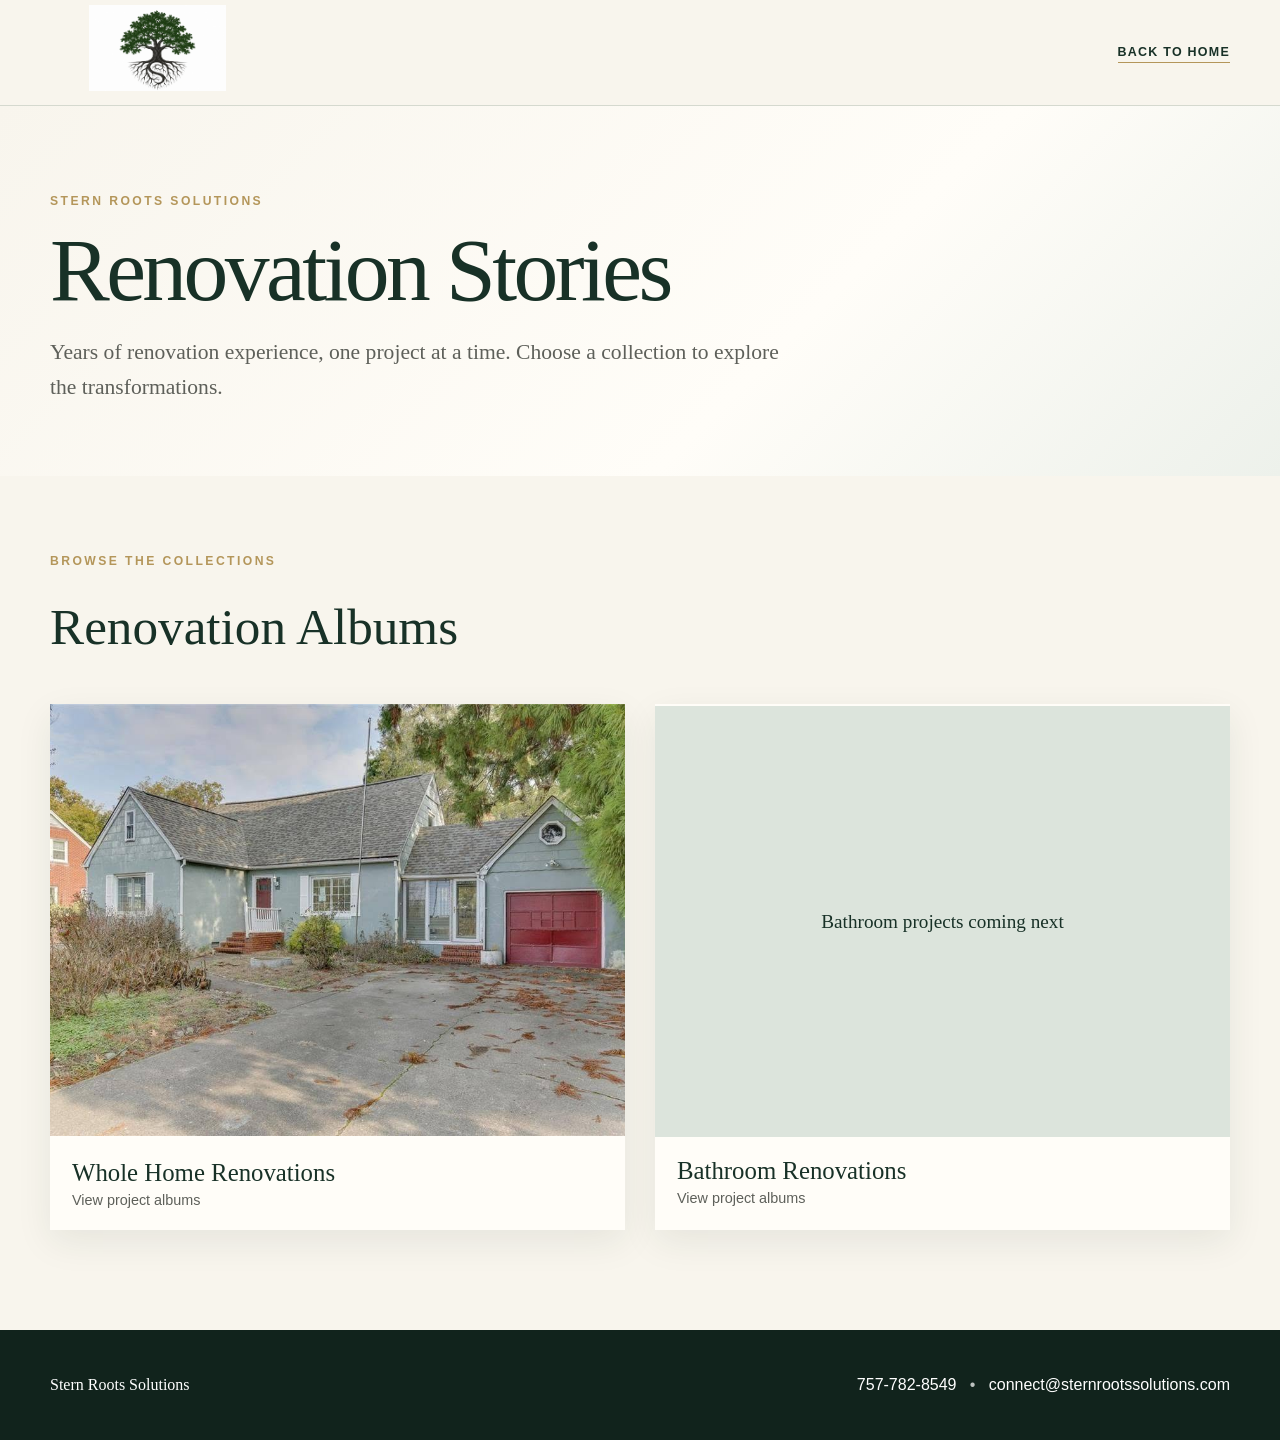
==== renovation-stories.html @ f82422d4 "Launch Stern Roots Solutions website" ====
<!DOCTYPE html>
<html lang="en">
<head>
<meta charset="UTF-8">
<meta name="viewport" content="width=device-width, initial-scale=1.0">
<title>Renovation Stories | Stern Roots Solutions</title>
<style>
:root{--forest:#234436;--dark:#183127;--gold:#b4965a;--ivory:#f8f5ed;--white:#fffdf8;--sage:#edf1eb;--text:#5e605a;--serif:Georgia,"Times New Roman",serif;--sans:Arial,Helvetica,sans-serif}
*{box-sizing:border-box}body{margin:0;background:var(--ivory);color:#2f302d;font-family:var(--sans);line-height:1.65}.wrap{width:min(calc(100% - 48px),1180px);margin:auto}
header{border-bottom:1px solid rgba(35,68,54,.16);background:var(--ivory)}.header{min-height:105px;display:flex;align-items:center;justify-content:space-between;gap:30px}.logo{width:215px;height:86px;object-fit:contain}.home{font-size:.78rem;font-weight:700;letter-spacing:.1em;text-transform:uppercase;text-decoration:none;border-bottom:1px solid var(--gold);color:var(--dark)}
.hero{padding:85px 0 70px;background:linear-gradient(135deg,var(--ivory),var(--white) 62%,var(--sage))}.eyebrow{margin:0 0 14px;color:var(--gold);font-size:.76rem;font-weight:700;letter-spacing:.2em;text-transform:uppercase}h1,h2,h3{font-family:var(--serif);font-weight:400;color:var(--dark)}h1{font-size:clamp(3rem,7vw,5.7rem);line-height:1;margin:0 0 20px;letter-spacing:-.04em}.lead{max-width:760px;color:var(--text);font-family:var(--serif);font-size:1.35rem;margin:0}
main{padding:75px 0 100px}.view{display:none}.view.active{display:block}.view-head{display:flex;justify-content:space-between;align-items:end;gap:25px;margin-bottom:35px}.view-head h2{font-size:clamp(2.1rem,4vw,3.4rem);margin:0}.back{border:0;background:none;padding:0;color:var(--dark);font:700 .78rem var(--sans);letter-spacing:.1em;text-transform:uppercase;border-bottom:1px solid var(--gold);cursor:pointer}
.album-grid{display:grid;grid-template-columns:repeat(2,minmax(0,1fr));gap:30px}.album{border:0;padding:0;background:var(--white);text-align:left;cursor:pointer;box-shadow:0 12px 34px rgba(31,45,37,.08);transition:transform .15s ease}.album:hover{transform:translateY(-3px)}.album img,.placeholder{width:100%;aspect-ratio:4/3;object-fit:cover}.placeholder{display:flex;align-items:center;justify-content:center;background:#dce4dc;color:var(--dark);font-family:var(--serif);font-size:1.2rem}.album-copy{padding:20px 22px 22px}.album-copy h3{font-size:1.55rem;margin:0 0 5px}.album-copy p{margin:0;color:var(--text);font-size:.9rem}
.project-grid{display:grid;grid-template-columns:repeat(3,minmax(0,1fr));gap:25px}.project-grid .album-copy{padding:16px 18px 18px}
.lightbox{position:fixed;inset:0;z-index:5000;display:none;background:rgba(12,20,16,.94);align-items:center;justify-content:center;padding:55px 80px}.lightbox.open{display:flex}.lightbox img{max-width:min(1100px,90vw);max-height:82vh;object-fit:contain}.close,.prev,.next{position:absolute;border:0;background:rgba(255,255,255,.12);color:#fff;cursor:pointer}.close{top:20px;right:25px;width:46px;height:46px;border-radius:50%;font-size:1.8rem}.prev,.next{top:50%;transform:translateY(-50%);width:48px;height:70px;font-size:2rem}.prev{left:20px}.next{right:20px}.counter{position:absolute;bottom:18px;color:#fff;font-size:.85rem;letter-spacing:.08em}
footer{padding:42px 0;background:#11231c;color:rgba(255,255,255,.72)}.footer{display:flex;justify-content:space-between;gap:20px;flex-wrap:wrap}.footer strong{font-family:var(--serif);font-weight:400;color:#fff}.footer a{color:#fff;text-decoration:none}
@media(max-width:760px){.wrap{width:min(calc(100% - 32px),1180px)}.header{min-height:88px}.logo{width:175px;height:70px}.hero{padding:60px 0 55px}main{padding:55px 0 75px}.album-grid,.project-grid{grid-template-columns:1fr}.view-head{align-items:start;flex-direction:column}.lightbox{padding:60px 15px}.prev{left:8px}.next{right:8px}}
</style>
    <link rel="icon" href="favicon.ico" sizes="any">
</head>
<body>
<header><div class="wrap header"><a href="index.html"><img class="logo" src="assets/images/stern-roots-logo.jpg" alt="Stern Roots Solutions"></a><a class="home" href="index.html">Back to Home</a></div></header>

<section class="hero"><div class="wrap"><p class="eyebrow">Stern Roots Solutions</p><h1>Renovation Stories</h1><p class="lead">Years of renovation experience, one project at a time. Choose a collection to explore the transformations.</p></div></section>

<main class="wrap">
<section id="categories" class="view active">
<div class="view-head"><div><p class="eyebrow">Browse the Collections</p><h2>Renovation Albums</h2></div></div>
<div class="album-grid">
<button class="album" onclick="showView('whole-home')">
<img src="assets/images/carriage-house2.jpg" alt="Whole Home Renovations">
<div class="album-copy"><h3>Whole Home Renovations</h3><p>View project albums</p></div>
</button>
<button class="album" onclick="showView('bathrooms')">
<div class="placeholder">Bathroom projects coming next</div>
<div class="album-copy"><h3>Bathroom Renovations</h3><p>View project albums</p></div>
</button>
</div>
</section>

<section id="whole-home" class="view">
<div class="view-head"><div><p class="eyebrow">Whole Home Renovations</p><h2>Project Albums</h2></div><button class="back" onclick="showView('categories')">← Back to Renovation Stories</button></div>
<div class="project-grid">

<button class="album" onclick="openGallery('carriageHouse')">
<img src="assets/images/carriage-house2.jpg" alt="The Carriage House">
<div class="album-copy"><h3>The Carriage House</h3><p>7 photos</p></div>
</button>

<button class="album" onclick="openGallery('cityFarmhouse')">
<img src="assets/images/cityfarmhouse1.jpg" alt="City Farmhouse">
<div class="album-copy"><h3>City Farmhouse</h3><p>11 photos</p></div>
</button>

</div>
</section>

<section id="bathrooms" class="view">
<div class="view-head"><div><p class="eyebrow">Bathroom Renovations</p><h2>Project Albums</h2></div><button class="back" onclick="showView('categories')">← Back to Renovation Stories</button></div>
<div class="placeholder" style="min-height:320px">Bathroom renovation albums will appear here.</div>
</section>
</main>

<div id="lightbox" class="lightbox" role="dialog" aria-modal="true" aria-label="The Carriage House photo album">
<button class="close" onclick="closeGallery()" aria-label="Close">&times;</button>
<button class="prev" onclick="move(-1)" aria-label="Previous photo">&lsaquo;</button>
<img id="gallery-image" src="" alt="The Carriage House renovation">
<button class="next" onclick="move(1)" aria-label="Next photo">&rsaquo;</button>
<div id="counter" class="counter"></div>
</div>

<footer><div class="wrap footer"><strong>Stern Roots Solutions</strong><div><a href="tel:+17577828549">757-782-8549</a> &nbsp; &bull; &nbsp; <a href="mailto:connect@sternrootssolutions.com">connect@sternrootssolutions.com</a></div></div></footer>

<script>
const albums = {

    carriageHouse: [
        "assets/images/carriage-house2.jpg",
        "assets/images/carriage-house6.jpg",
        "assets/images/carriage-house1.jpg",
        "assets/images/carriage-house5.jpg",
        "assets/images/carriage-house3.jpg",
        "assets/images/carriage-house7.jpg",
        "assets/images/carriage-house4.jpg"
    ],

    cityFarmhouse: [
        "assets/images/cityfarmhouse1.jpg",
        "assets/images/cityfarmhouse2.jpg",
        "assets/images/cityfarmhouse3.jpg",
        "assets/images/cityfarmhouse4.jpg",
        "assets/images/cityfarmhouse5.jpg",
        "assets/images/cityfarmhouse6.jpg",
        "assets/images/cityfarmhouse7.jpg",
        "assets/images/cityfarmhouse8.jpg",
        "assets/images/cityfarmhouse9.jpg",
        "assets/images/cityfarmhouse10.jpg",
        "assets/images/cityfarmhouse11.jpg"
    ]

};

let activeAlbum = [];
let current = 0;

function showView(id) {
    document.querySelectorAll(".view").forEach(v => v.classList.remove("active"));
    document.getElementById(id).classList.add("active");

    window.scrollTo({
        top: document.querySelector("main").offsetTop - 20,
        behavior: "smooth"
    });
}

function openGallery(albumName) {
    activeAlbum = albums[albumName];
    current = 0;

    document.getElementById("lightbox").classList.add("open");
    document.body.style.overflow = "hidden";

    render();
}

function closeGallery() {
    document.getElementById("lightbox").classList.remove("open");
    document.body.style.overflow = "";
}

function move(n) {
    current = (current + n + activeAlbum.length) % activeAlbum.length;
    render();
}

function render() {
    document.getElementById("gallery-image").src = activeAlbum[current];

    document.getElementById("counter").textContent =
        (current + 1) + " / " + activeAlbum.length;
}

document.addEventListener("keydown", e => {

    if (!document.getElementById("lightbox").classList.contains("open")) {
        return;
    }

    if (e.key === "Escape") closeGallery();
    if (e.key === "ArrowLeft") move(-1);
    if (e.key === "ArrowRight") move(1);

});

document.getElementById("lightbox").addEventListener("click", e => {

    if (e.target.id === "lightbox") {
        closeGallery();
    }

});
</script>
</body>
</html>
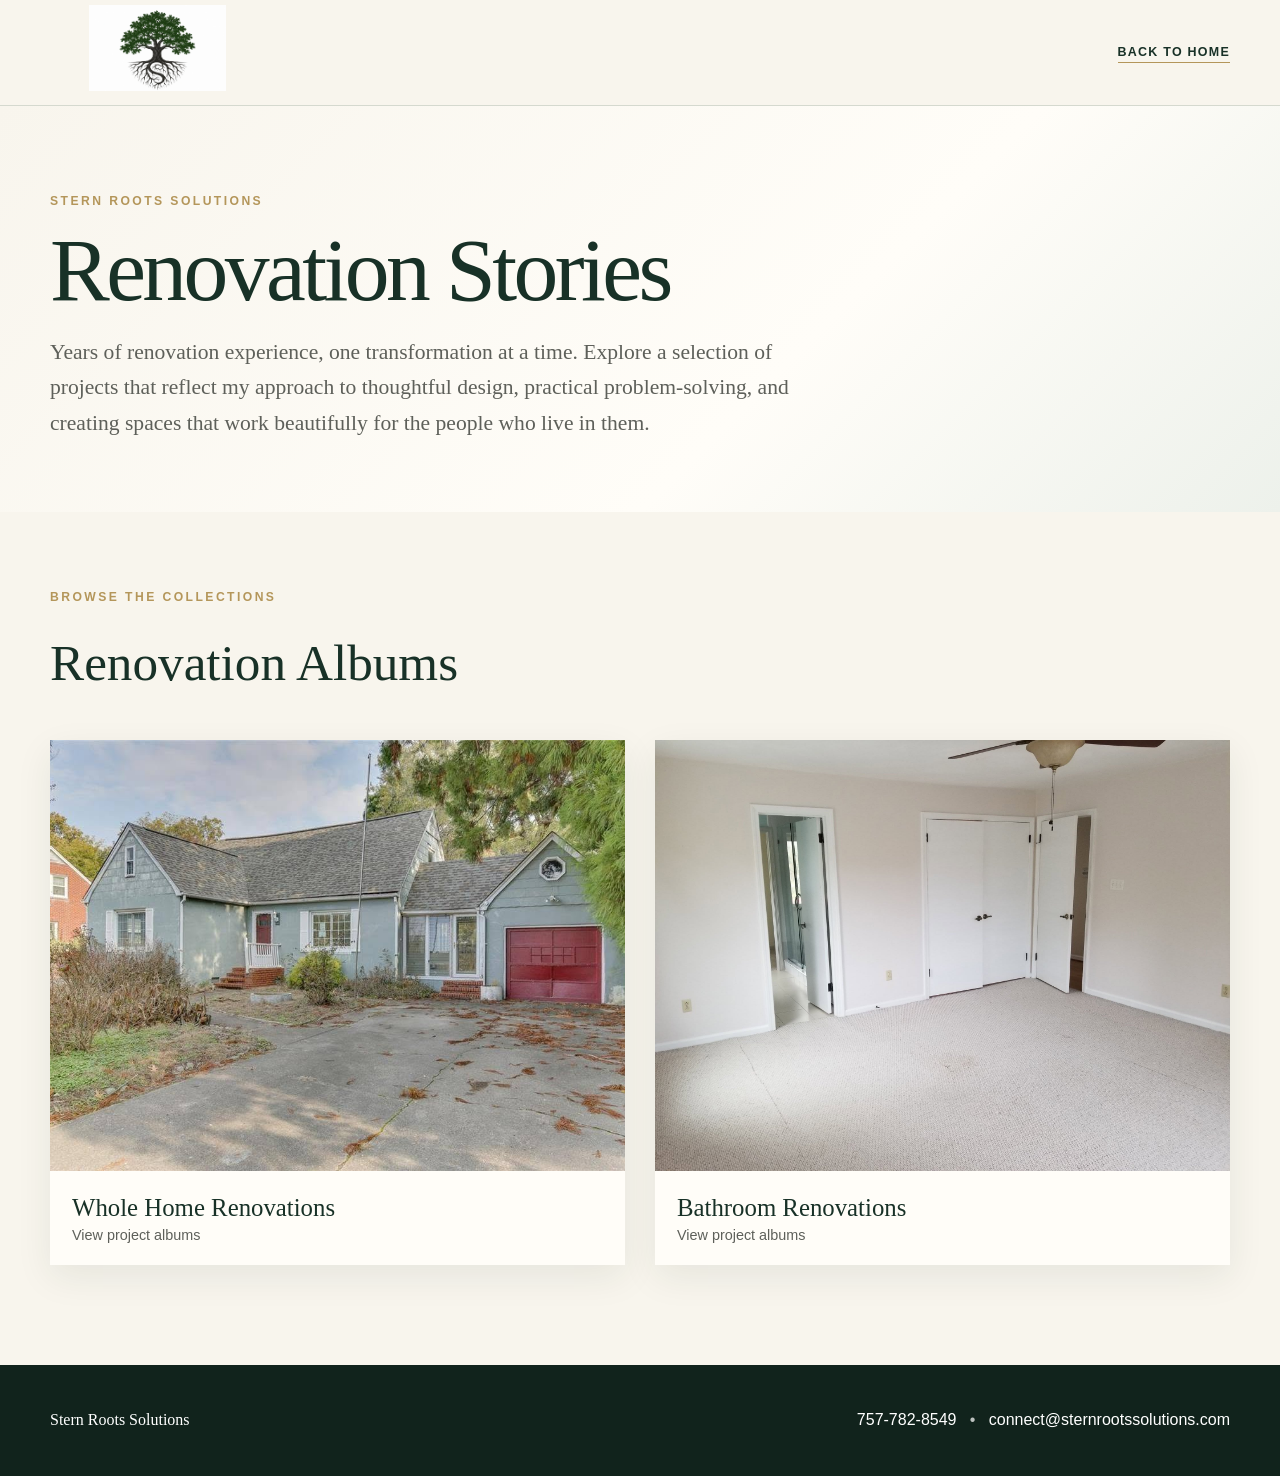
==== commit a8661d70: "Complete Renovation Stories galleries" ====
--- a/renovation-stories.html
+++ b/renovation-stories.html
@@ -21,7 +21,7 @@
 <body>
 <header><div class="wrap header"><a href="index.html"><img class="logo" src="assets/images/stern-roots-logo.jpg" alt="Stern Roots Solutions"></a><a class="home" href="index.html">Back to Home</a></div></header>
 
-<section class="hero"><div class="wrap"><p class="eyebrow">Stern Roots Solutions</p><h1>Renovation Stories</h1><p class="lead">Years of renovation experience, one project at a time. Choose a collection to explore the transformations.</p></div></section>
+<section class="hero"><div class="wrap"><p class="eyebrow">Stern Roots Solutions</p><h1>Renovation Stories</h1><p class="lead">Years of renovation experience, one transformation at a time. Explore a selection of projects that reflect my approach to thoughtful design, practical problem-solving, and creating spaces that work beautifully for the people who live in them.</p></div></section>
 
 <main class="wrap">
 <section id="categories" class="view active">
@@ -32,7 +32,7 @@
 <div class="album-copy"><h3>Whole Home Renovations</h3><p>View project albums</p></div>
 </button>
 <button class="album" onclick="showView('bathrooms')">
-<div class="placeholder">Bathroom projects coming next</div>
+<img src="assets/images/mastersuite1.jpg" alt="Bathroom Renovations">
 <div class="album-copy"><h3>Bathroom Renovations</h3><p>View project albums</p></div>
 </button>
 </div>
@@ -52,19 +52,41 @@
 <div class="album-copy"><h3>City Farmhouse</h3><p>11 photos</p></div>
 </button>
 
+<button class="album" onclick="openGallery('countryRoadHouse')">
+<img src="assets/images/countryroadhouse1.jpg" alt="The Country Road House">
+<div class="album-copy"><h3>The Country Road House</h3><p>12 photos</p></div>
+</button>
+
 </div>
 </section>
 
 <section id="bathrooms" class="view">
 <div class="view-head"><div><p class="eyebrow">Bathroom Renovations</p><h2>Project Albums</h2></div><button class="back" onclick="showView('categories')">← Back to Renovation Stories</button></div>
-<div class="placeholder" style="min-height:320px">Bathroom renovation albums will appear here.</div>
+<div class="project-grid">
+
+<button class="album" onclick="openGallery('tubToTub')">
+<img src="assets/images/tubtotub1.jpg" alt="Tub to Tub">
+<div class="album-copy"><h3>Tub to Tub</h3><p>2 photos</p></div>
+</button>
+
+<button class="album" onclick="openGallery('masterBath')">
+<img src="assets/images/masterbath1.jpg" alt="Master Bath">
+<div class="album-copy"><h3>Master Bath</h3><p>5 photos</p></div>
+</button>
+
+<button class="album" onclick="openGallery('masterSuite')">
+<img src="assets/images/mastersuite1.jpg" alt="Master Suite">
+<div class="album-copy"><h3>Master Suite</h3><p>6 photos</p></div>
+</button>
+
+</div>
 </section>
 </main>
 
 <div id="lightbox" class="lightbox" role="dialog" aria-modal="true" aria-label="The Carriage House photo album">
 <button class="close" onclick="closeGallery()" aria-label="Close">&times;</button>
 <button class="prev" onclick="move(-1)" aria-label="Previous photo">&lsaquo;</button>
-<img id="gallery-image" src="" alt="The Carriage House renovation">
+<img id="gallery-image" src="" alt="">
 <button class="next" onclick="move(1)" aria-label="Next photo">&rsaquo;</button>
 <div id="counter" class="counter"></div>
 </div>
@@ -96,8 +118,44 @@
         "assets/images/cityfarmhouse9.jpg",
         "assets/images/cityfarmhouse10.jpg",
         "assets/images/cityfarmhouse11.jpg"
+    ],
+
+    countryRoadHouse: [
+        "assets/images/countryroadhouse1.jpg",
+        "assets/images/countryroadhouse2.jpg",
+        "assets/images/countryroadhouse3.jpg",
+        "assets/images/countryroadhouse4.jpg",
+        "assets/images/countryroadhouse5.jpg",
+        "assets/images/countryroadhouse6.jpg",
+        "assets/images/countryroadhouse7.jpg",
+        "assets/images/countryroadhouse8.jpg",
+        "assets/images/countryroadhouse9.jpg",
+        "assets/images/countryroadhouse10.jpg",
+        "assets/images/countryroadhouse11.jpg",
+        "assets/images/countryroadhouse12.jpg"
     ]
 
+    ,tubToTub: [
+        "assets/images/tubtotub1.jpg",
+        "assets/images/tubtotub2.jpg"
+    ],
+
+    masterBath: [
+        "assets/images/masterbath1.jpg",
+        "assets/images/masterbath2.jpg",
+        "assets/images/masterbath3.jpg",
+        "assets/images/masterbath4.jpg",
+        "assets/images/masterbath5.jpg"
+    ],
+
+    masterSuite: [
+        "assets/images/mastersuite1.jpg",
+        "assets/images/mastersuite2.png",
+        "assets/images/mastersuite3.jpg",
+        "assets/images/mastersuite4.png",
+        "assets/images/mastersuite5.jpg",
+        "assets/images/mastersuite6.png"
+    ]
 };
 
 let activeAlbum = [];
@@ -135,6 +193,8 @@
 
 function render() {
     document.getElementById("gallery-image").src = activeAlbum[current];
+    document.getElementById("gallery-image").alt =
+        activeAlbumName + " renovation photo " + (current + 1);
 
     document.getElementById("counter").textContent =
         (current + 1) + " / " + activeAlbum.length;
@@ -160,6 +220,23 @@
 
 });
 </script>
+<script>
+document.addEventListener("contextmenu", function (event) {
+    if (event.target.closest(".album img, #gallery-image")) {
+        event.preventDefault();
+    }
+});
+
+document.addEventListener("dragstart", function (event) {
+    if (event.target.closest(".album img, #gallery-image")) {
+        event.preventDefault();
+    }
+});
+
+document.querySelectorAll(".album img, #gallery-image").forEach(function (img) {
+    img.setAttribute("draggable", "false");
+});
+</script>
 </body>
 </html>
 
